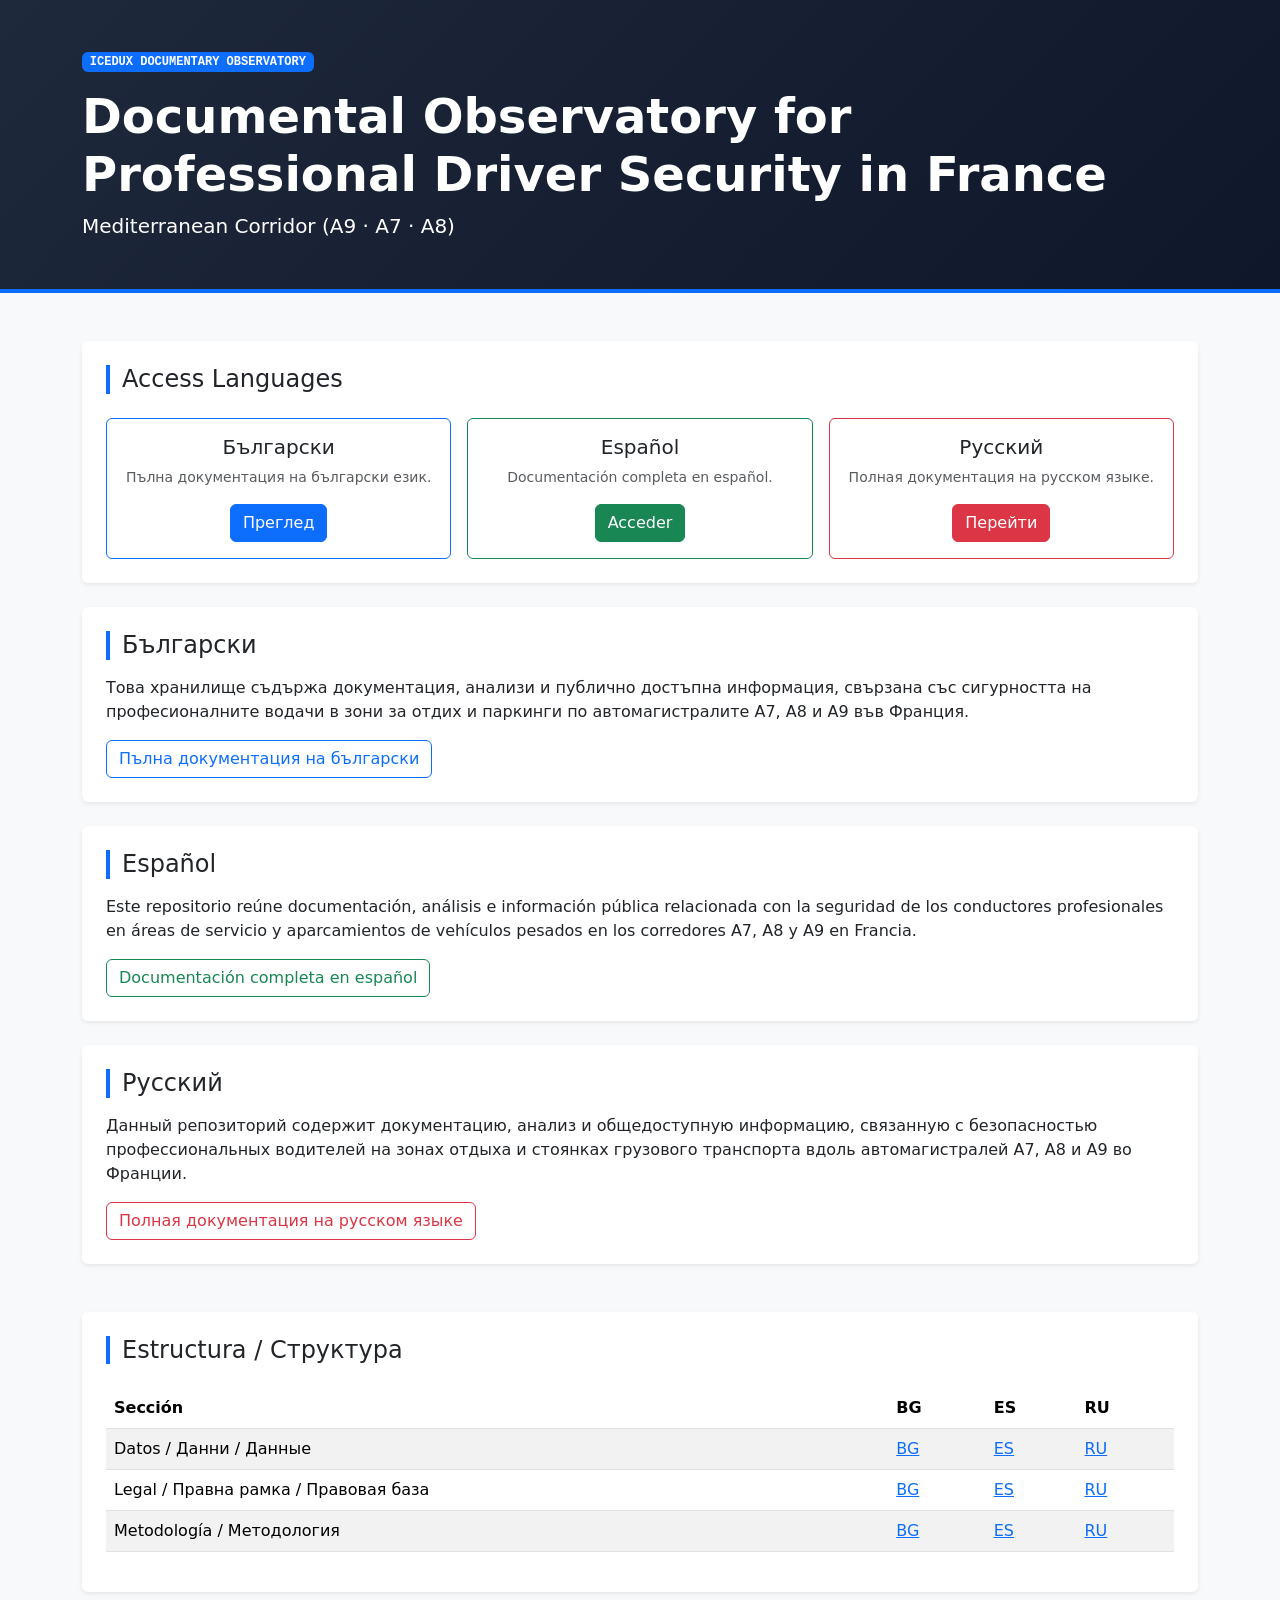
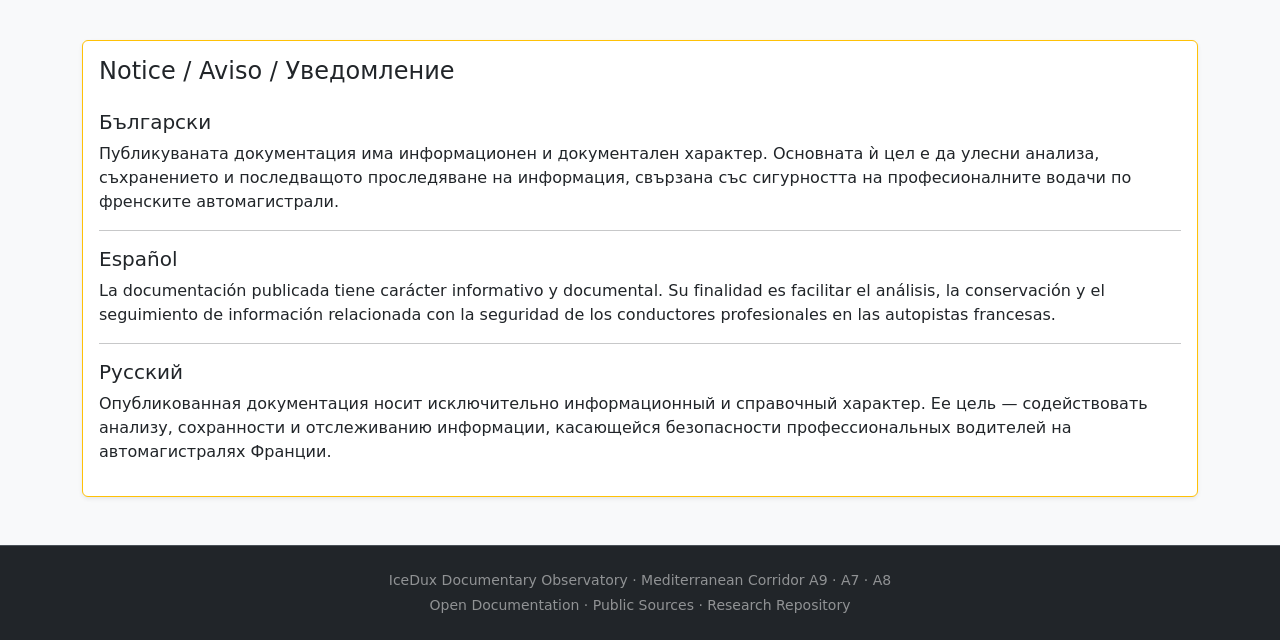
==== aires-pl-mediterranean-corridor-fr/index.html @ 4b4fa02b "Update index.html" ====
<!DOCTYPE html>
<html lang="es">
<head>
    <meta charset="utf-8">
    <meta name="viewport" content="width=device-width, initial-scale=1">

    <title>
        Observatorio de Seguridad de Conductores Profesionales | Corredor Mediterráneo A9 · A7 · A8
    </title>

    <link href="https://cdn.jsdelivr.net/npm/bootstrap@5.3.0/dist/css/bootstrap.min.css" rel="stylesheet">

    <style>

        body{
            background:#f8f9fa;
            font-family:system-ui,-apple-system,"Segoe UI",Roboto,sans-serif;
        }

        .hero-header{
            background:linear-gradient(135deg,#1e293b 0%,#0f172a 100%);
            color:#fff;
        }

        .language-card{
            transition:.2s;
        }

        .language-card:hover{
            transform:translateY(-3px);
        }

        .section-title{
            border-left:4px solid #0d6efd;
            padding-left:.75rem;
        }

        footer{
            border-top:1px solid #495057;
        }

    </style>

</head>

<body>

<header class="hero-header py-5 mb-5 border-bottom border-primary border-4">
    <div class="container">

        <span class="badge bg-primary text-uppercase font-monospace mb-3">
            IceDux Documentary Observatory
        </span>

        <h1 class="display-5 fw-bold">
            Documental Observatory for Professional Driver Security in France
        </h1>

        <p class="lead mb-0">
            Mediterranean Corridor (A9 · A7 · A8)
        </p>

    </div>
</header>

<main class="container mb-5">

    <!-- INTRODUCCIÓN -->

    <div class="card shadow-sm border-0 mb-4">
        <div class="card-body p-4">

            <h2 class="h4 section-title mb-4">
                Access Languages
            </h2>

            <div class="row g-3">

                <div class="col-md-4">
                    <div class="card language-card h-100 border-primary">
                        <div class="card-body text-center">

                            <h3 class="h5">
                                Български
                            </h3>

                            <p class="small text-muted">
                                Пълна документация на български език.
                            </p>

                            <a href="/BG/" class="btn btn-primary">
                                Преглед
                            </a>

                        </div>
                    </div>
                </div>

                <div class="col-md-4">
                    <div class="card language-card h-100 border-success">
                        <div class="card-body text-center">

                            <h3 class="h5">
                                Español
                            </h3>

                            <p class="small text-muted">
                                Documentación completa en español.
                            </p>

                            <a href="/ES/" class="btn btn-success">
                                Acceder
                            </a>

                        </div>
                    </div>
                </div>

                <div class="col-md-4">
                    <div class="card language-card h-100 border-danger">
                        <div class="card-body text-center">

                            <h3 class="h5">
                                Русский
                            </h3>

                            <p class="small text-muted">
                                Полная документация на русском языке.
                            </p>

                            <a href="/RU/" class="btn btn-danger">
                                Перейти
                            </a>

                        </div>
                    </div>
                </div>

            </div>

        </div>
    </div>

    <!-- BG -->

    <div class="card shadow-sm border-0 mb-4">
        <div class="card-body p-4">

            <h2 class="h4 section-title mb-3">
                Български
            </h2>

            <p>
                Това хранилище съдържа документация, анализи и публично достъпна
                информация, свързана със сигурността на професионалните водачи
                в зони за отдих и паркинги по автомагистралите A7, A8 и A9
                във Франция.
            </p>

            <a href="/BG/" class="btn btn-outline-primary">
                Пълна документация на български
            </a>

        </div>
    </div>

    <!-- ES -->

    <div class="card shadow-sm border-0 mb-4">
        <div class="card-body p-4">

            <h2 class="h4 section-title mb-3">
                Español
            </h2>

            <p>
                Este repositorio reúne documentación, análisis e información
                pública relacionada con la seguridad de los conductores
                profesionales en áreas de servicio y aparcamientos de vehículos
                pesados en los corredores A7, A8 y A9 en Francia.
            </p>

            <a href="/ES/" class="btn btn-outline-success">
                Documentación completa en español
            </a>

        </div>
    </div>

    <!-- RU -->

    <div class="card shadow-sm border-0 mb-5">
        <div class="card-body p-4">

            <h2 class="h4 section-title mb-3">
                Русский
            </h2>

            <p>
                Данный репозиторий содержит документацию, анализ и
                общедоступную информацию, связанную с безопасностью
                профессиональных водителей на зонах отдыха и стоянках
                грузового транспорта вдоль автомагистралей A7, A8 и A9
                во Франции.
            </p>

            <a href="/RU/" class="btn btn-outline-danger">
                Полная документация на русском языке
            </a>

        </div>
    </div>

    <!-- ESTRUCTURA -->

    <div class="card shadow-sm border-0 mb-5">
        <div class="card-body p-4">

            <h2 class="h4 section-title mb-4">
                Estructura / Структура
            </h2>

            <div class="table-responsive">

                <table class="table table-striped align-middle">

                    <thead>

                    <tr>
                        <th>Sección</th>
                        <th>BG</th>
                        <th>ES</th>
                        <th>RU</th>
                    </tr>

                    </thead>

                    <tbody>

                    <tr>
                        <td>Datos / Данни / Данные</td>
                        <td><a href="/BG/Danni/">BG</a></td>
                        <td><a href="/ES/Datos/">ES</a></td>
                        <td><a href="/RU/Dannye/">RU</a></td>
                    </tr>

                    <tr>
                        <td>Legal / Правна рамка / Правовая база</td>
                        <td><a href="/BG/Pravo/">BG</a></td>
                        <td><a href="/ES/Legal/">ES</a></td>
                        <td><a href="/RU/Pravo/">RU</a></td>
                    </tr>

                    <tr>
                        <td>Metodología / Методология</td>
                        <td><a href="/BG/Metodologia/">BG</a></td>
                        <td><a href="/ES/Metodologia/">ES</a></td>
                        <td><a href="/RU/Metodologia/">RU</a></td>
                    </tr>

                    </tbody>

                </table>

            </div>

        </div>
    </div>

    <!-- AVISOS -->

    <div class="card shadow-sm border-warning mb-4">
        <div class="card-body">

            <h2 class="h4 mb-4">
                Notice / Aviso / Уведомление
            </h2>

            <h5>Български</h5>

            <p>
                Публикуваната документация има информационен и документален
                характер. Основната ѝ цел е да улесни анализа, съхранението
                и последващото проследяване на информация, свързана със
                сигурността на професионалните водачи по френските
                автомагистрали.
            </p>

            <hr>

            <h5>Español</h5>

            <p>
                La documentación publicada tiene carácter informativo y
                documental. Su finalidad es facilitar el análisis,
                la conservación y el seguimiento de información relacionada con
                la seguridad de los conductores profesionales en las
                autopistas francesas.
            </p>

            <hr>

            <h5>Русский</h5>

            <p>
                Опубликованная документация носит исключительно
                информационный и справочный характер. Ее цель —
                содействовать анализу, сохранности и отслеживанию информации,
                касающейся безопасности профессиональных водителей на
                автомагистралях Франции.
            </p>

        </div>
    </div>

</main>

<footer class="bg-dark text-white-50 py-4">

    <div class="container text-center small">

        <p class="mb-1">
            IceDux Documentary Observatory · Mediterranean Corridor A9 · A7 · A8
        </p>

        <p class="mb-0">
            Open Documentation · Public Sources · Research Repository
        </p>

    </div>

</footer>

</body>
</html>
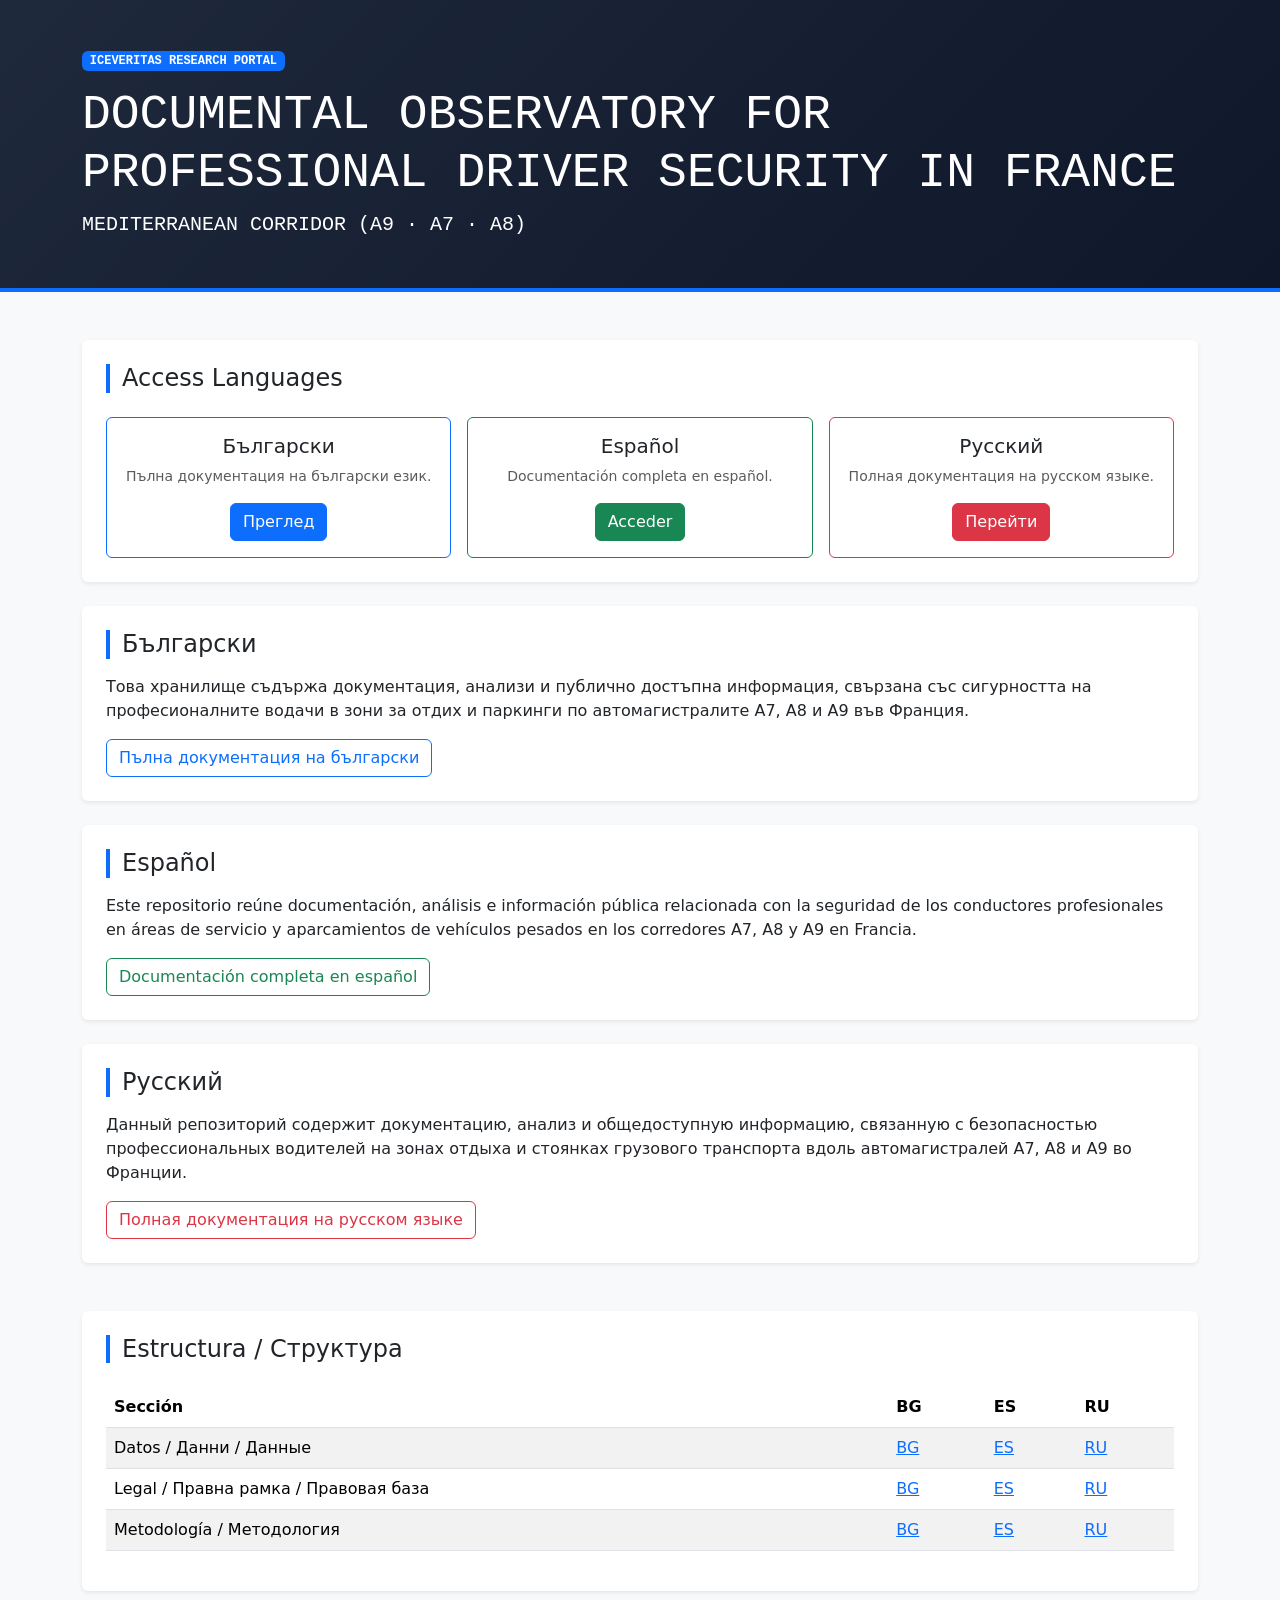
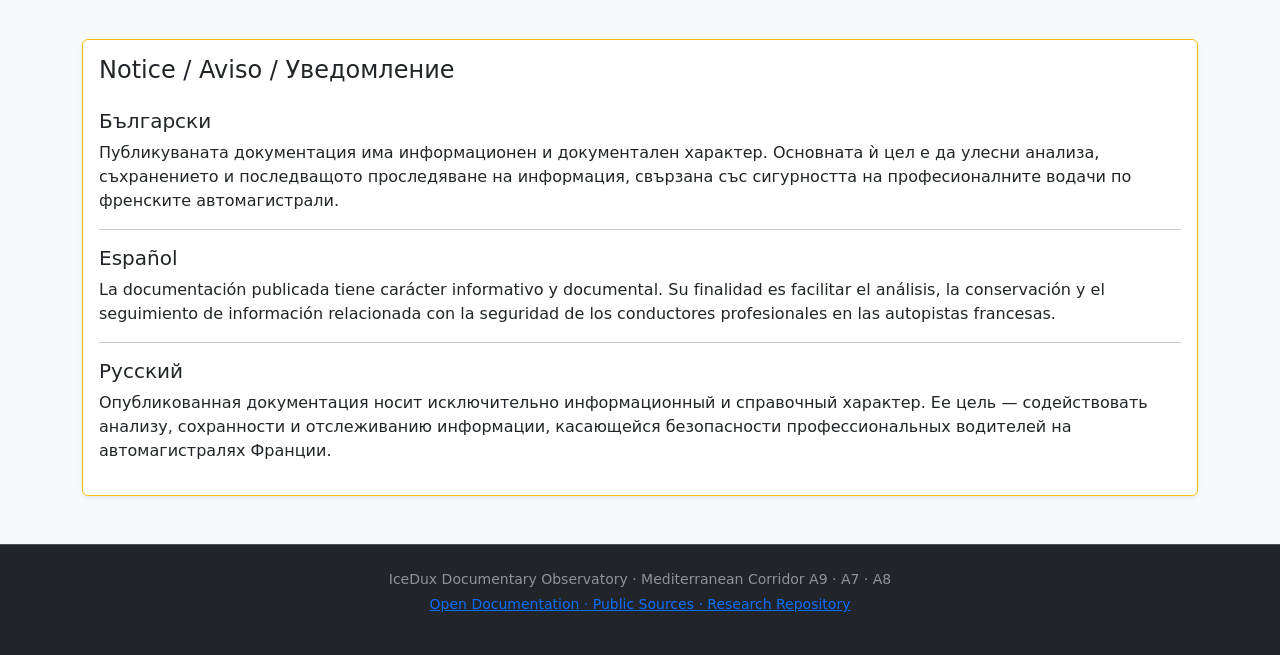
==== commit b54cc9d9: "Update index.html" ====
--- a/aires-pl-mediterranean-corridor-fr/index.html
+++ b/aires-pl-mediterranean-corridor-fr/index.html
@@ -1,335 +1,218 @@
 <!DOCTYPE html>
 <html lang="es">
-<head>
-    <meta charset="utf-8">
-    <meta name="viewport" content="width=device-width, initial-scale=1">
-
-    <title>
-        Observatorio de Seguridad de Conductores Profesionales | Corredor Mediterráneo A9 · A7 · A8
-    </title>
-
-    <link href="https://cdn.jsdelivr.net/npm/bootstrap@5.3.0/dist/css/bootstrap.min.css" rel="stylesheet">
-
-    <style>
-
-        body{
-            background:#f8f9fa;
-            font-family:system-ui,-apple-system,"Segoe UI",Roboto,sans-serif;
-        }
-
-        .hero-header{
-            background:linear-gradient(135deg,#1e293b 0%,#0f172a 100%);
-            color:#fff;
-        }
-
-        .language-card{
-            transition:.2s;
-        }
-
-        .language-card:hover{
-            transform:translateY(-3px);
-        }
-
-        .section-title{
-            border-left:4px solid #0d6efd;
-            padding-left:.75rem;
-        }
-
-        footer{
-            border-top:1px solid #495057;
-        }
-
-    </style>
-
-</head>
-
-<body>
-
-<header class="hero-header py-5 mb-5 border-bottom border-primary border-4">
-    <div class="container">
-
-        <span class="badge bg-primary text-uppercase font-monospace mb-3">
-            IceDux Documentary Observatory
-        </span>
-
-        <h1 class="display-5 fw-bold">
+    <head>
+        <meta charset="utf-8">
+        <meta name="viewport" content="width=device-width, initial-scale=1">
+        <title>
+            Observatorio de Seguridad de Conductores Profesionales | Corredor Mediterráneo A9 · A7 · A8
+</title>
+        <link href="https://cdn.jsdelivr.net/npm/bootstrap@5.3.0/dist/css/bootstrap.min.css" rel="stylesheet">
+        <style>body { background: #f8f9fa; font-family: system-ui,-apple-system,"Segoe UI",Roboto,sans-serif; } .hero-header { background: linear-gradient(135deg,#1e293b 0%,#0f172a 100%); color: #fff; } .language-card { transition: .2s; } .language-card:hover { transform: translateY(-3px); } .section-title { border-left: 4px solid #0d6efd; padding-left: .75rem; } footer { border-top: 1px solid #495057; }</style>
+    </head>
+    <body>
+        <header class="hero-header py-5 mb-5 border-bottom border-primary border-4">
+            <div class="container font-monospace text-uppercase">
+                <span class="badge bg-primary font-monospace mb-3 text-uppercase">IceVeritas Research Portal</span>
+                <h1 class="display-5 font-monospace text-uppercase">
             Documental Observatory for Professional Driver Security in France
-        </h1>
-
-        <p class="lead mb-0">
+ </h1>
+                <p class="lead mb-0">
             Mediterranean Corridor (A9 · A7 · A8)
-        </p>
-
-    </div>
-</header>
-
-<main class="container mb-5">
-
-    <!-- INTRODUCCIÓN -->
-
-    <div class="card shadow-sm border-0 mb-4">
-        <div class="card-body p-4">
-
-            <h2 class="h4 section-title mb-4">
+ </p>
+            </div>
+        </header>
+        <main class="container mb-5">
+            <!-- INTRODUCCIÓN -->
+            <div class="card shadow-sm border-0 mb-4">
+                <div class="card-body p-4">
+                    <h2 class="h4 section-title mb-4">
                 Access Languages
-            </h2>
-
-            <div class="row g-3">
-
-                <div class="col-md-4">
-                    <div class="card language-card h-100 border-primary">
-                        <div class="card-body text-center">
-
-                            <h3 class="h5">
+ </h2>
+                    <div class="row g-3">
+                        <div class="col-md-4">
+                            <div class="card language-card h-100 border-primary">
+                                <div class="card-body text-center">
+                                    <h3 class="h5">
                                 Български
-                            </h3>
-
-                            <p class="small text-muted">
+ </h3>
+                                    <p class="small text-muted">
                                 Пълна документация на български език.
-                            </p>
-
-                            <a href="/BG/" class="btn btn-primary">
+ </p>
+                                    <a href="/BG/" class="btn btn-primary"> 
                                 Преглед
-                            </a>
-
+ </a>
+                                </div>
+                            </div>
+                        </div>
+                        <div class="col-md-4">
+                            <div class="card language-card h-100 border-success">
+                                <div class="card-body text-center">
+                                    <h3 class="h5">
+                                Español
+ </h3>
+                                    <p class="small text-muted">
+                                Documentación completa en español.
+ </p>
+                                    <a href="/ES/" class="btn btn-success"> 
+                                Acceder
+ </a>
+                                </div>
+                            </div>
+                        </div>
+                        <div class="col-md-4">
+                            <div class="card language-card h-100 border-danger">
+                                <div class="card-body text-center">
+                                    <h3 class="h5">
+                                Русский
+ </h3>
+                                    <p class="small text-muted">
+                                Полная документация на русском языке.
+ </p>
+                                    <a href="/RU/" class="btn btn-danger"> 
+                                Перейти
+ </a>
+                                </div>
+                            </div>
                         </div>
                     </div>
                 </div>
-
-                <div class="col-md-4">
-                    <div class="card language-card h-100 border-success">
-                        <div class="card-body text-center">
-
-                            <h3 class="h5">
-                                Español
-                            </h3>
-
-                            <p class="small text-muted">
-                                Documentación completa en español.
-                            </p>
-
-                            <a href="/ES/" class="btn btn-success">
-                                Acceder
-                            </a>
-
-                        </div>
-                    </div>
-                </div>
-
-                <div class="col-md-4">
-                    <div class="card language-card h-100 border-danger">
-                        <div class="card-body text-center">
-
-                            <h3 class="h5">
-                                Русский
-                            </h3>
-
-                            <p class="small text-muted">
-                                Полная документация на русском языке.
-                            </p>
-
-                            <a href="/RU/" class="btn btn-danger">
-                                Перейти
-                            </a>
-
-                        </div>
-                    </div>
-                </div>
-
-            </div>
-
-        </div>
-    </div>
-
-    <!-- BG -->
-
-    <div class="card shadow-sm border-0 mb-4">
-        <div class="card-body p-4">
-
-            <h2 class="h4 section-title mb-3">
+            </div>
+            <!-- BG -->
+            <div class="card shadow-sm border-0 mb-4">
+                <div class="card-body p-4">
+                    <h2 class="h4 section-title mb-3">
                 Български
-            </h2>
-
-            <p>
+ </h2>
+                    <p>
                 Това хранилище съдържа документация, анализи и публично достъпна
                 информация, свързана със сигурността на професионалните водачи
                 в зони за отдих и паркинги по автомагистралите A7, A8 и A9
                 във Франция.
-            </p>
-
-            <a href="/BG/" class="btn btn-outline-primary">
+ </p>
+                    <a href="/BG/" class="btn btn-outline-primary"> 
                 Пълна документация на български
-            </a>
-
-        </div>
-    </div>
-
-    <!-- ES -->
-
-    <div class="card shadow-sm border-0 mb-4">
-        <div class="card-body p-4">
-
-            <h2 class="h4 section-title mb-3">
+ </a>
+                </div>
+            </div>
+            <!-- ES -->
+            <div class="card shadow-sm border-0 mb-4">
+                <div class="card-body p-4">
+                    <h2 class="h4 section-title mb-3">
                 Español
-            </h2>
-
-            <p>
+ </h2>
+                    <p>
                 Este repositorio reúne documentación, análisis e información
                 pública relacionada con la seguridad de los conductores
                 profesionales en áreas de servicio y aparcamientos de vehículos
                 pesados en los corredores A7, A8 y A9 en Francia.
-            </p>
-
-            <a href="/ES/" class="btn btn-outline-success">
+ </p>
+                    <a href="/ES/" class="btn btn-outline-success"> 
                 Documentación completa en español
-            </a>
-
-        </div>
-    </div>
-
-    <!-- RU -->
-
-    <div class="card shadow-sm border-0 mb-5">
-        <div class="card-body p-4">
-
-            <h2 class="h4 section-title mb-3">
+ </a>
+                </div>
+            </div>
+            <!-- RU -->
+            <div class="card shadow-sm border-0 mb-5">
+                <div class="card-body p-4">
+                    <h2 class="h4 section-title mb-3">
                 Русский
-            </h2>
-
-            <p>
+ </h2>
+                    <p>
                 Данный репозиторий содержит документацию, анализ и
                 общедоступную информацию, связанную с безопасностью
                 профессиональных водителей на зонах отдыха и стоянках
                 грузового транспорта вдоль автомагистралей A7, A8 и A9
                 во Франции.
-            </p>
-
-            <a href="/RU/" class="btn btn-outline-danger">
+ </p>
+                    <a href="/RU/" class="btn btn-outline-danger"> 
                 Полная документация на русском языке
-            </a>
-
-        </div>
-    </div>
-
-    <!-- ESTRUCTURA -->
-
-    <div class="card shadow-sm border-0 mb-5">
-        <div class="card-body p-4">
-
-            <h2 class="h4 section-title mb-4">
+ </a>
+                </div>
+            </div>
+            <!-- ESTRUCTURA -->
+            <div class="card shadow-sm border-0 mb-5">
+                <div class="card-body p-4">
+                    <h2 class="h4 section-title mb-4">
                 Estructura / Структура
-            </h2>
-
-            <div class="table-responsive">
-
-                <table class="table table-striped align-middle">
-
-                    <thead>
-
-                    <tr>
-                        <th>Sección</th>
-                        <th>BG</th>
-                        <th>ES</th>
-                        <th>RU</th>
-                    </tr>
-
-                    </thead>
-
-                    <tbody>
-
-                    <tr>
-                        <td>Datos / Данни / Данные</td>
-                        <td><a href="/BG/Danni/">BG</a></td>
-                        <td><a href="/ES/Datos/">ES</a></td>
-                        <td><a href="/RU/Dannye/">RU</a></td>
-                    </tr>
-
-                    <tr>
-                        <td>Legal / Правна рамка / Правовая база</td>
-                        <td><a href="/BG/Pravo/">BG</a></td>
-                        <td><a href="/ES/Legal/">ES</a></td>
-                        <td><a href="/RU/Pravo/">RU</a></td>
-                    </tr>
-
-                    <tr>
-                        <td>Metodología / Методология</td>
-                        <td><a href="/BG/Metodologia/">BG</a></td>
-                        <td><a href="/ES/Metodologia/">ES</a></td>
-                        <td><a href="/RU/Metodologia/">RU</a></td>
-                    </tr>
-
-                    </tbody>
-
-                </table>
-
-            </div>
-
-        </div>
-    </div>
-
-    <!-- AVISOS -->
-
-    <div class="card shadow-sm border-warning mb-4">
-        <div class="card-body">
-
-            <h2 class="h4 mb-4">
+ </h2>
+                    <div class="table-responsive">
+                        <table class="table table-striped align-middle">
+                            <thead>
+                                <tr>
+                                    <th>Sección</th>
+                                    <th>BG</th>
+                                    <th>ES</th>
+                                    <th>RU</th>
+                                </tr>
+                            </thead>
+                            <tbody>
+                                <tr>
+                                    <td>Datos / Данни / Данные</td>
+                                    <td><a href="/BG/Danni/">BG</a></td>
+                                    <td><a href="/ES/Datos/">ES</a></td>
+                                    <td><a href="/RU/Dannye/">RU</a></td>
+                                </tr>
+                                <tr>
+                                    <td>Legal / Правна рамка / Правовая база</td>
+                                    <td><a href="/BG/Pravo/">BG</a></td>
+                                    <td><a href="/ES/Legal/">ES</a></td>
+                                    <td><a href="/RU/Pravo/">RU</a></td>
+                                </tr>
+                                <tr>
+                                    <td>Metodología / Методология</td>
+                                    <td><a href="/BG/Metodologia/">BG</a></td>
+                                    <td><a href="/ES/Metodologia/">ES</a></td>
+                                    <td><a href="/RU/Metodologia/">RU</a></td>
+                                </tr>
+                            </tbody>
+                        </table>
+                    </div>
+                </div>
+            </div>
+            <!-- AVISOS -->
+            <div class="card shadow-sm border-warning mb-4">
+                <div class="card-body">
+                    <h2 class="h4 mb-4">
                 Notice / Aviso / Уведомление
-            </h2>
-
-            <h5>Български</h5>
-
-            <p>
+ </h2>
+                    <h5>Български</h5>
+                    <p>
                 Публикуваната документация има информационен и документален
                 характер. Основната ѝ цел е да улесни анализа, съхранението
                 и последващото проследяване на информация, свързана със
                 сигурността на професионалните водачи по френските
                 автомагистрали.
-            </p>
-
-            <hr>
-
-            <h5>Español</h5>
-
-            <p>
+ </p>
+                    <hr>
+                    <h5>Español</h5>
+                    <p>
                 La documentación publicada tiene carácter informativo y
                 documental. Su finalidad es facilitar el análisis,
                 la conservación y el seguimiento de información relacionada con
                 la seguridad de los conductores profesionales en las
                 autopistas francesas.
-            </p>
-
-            <hr>
-
-            <h5>Русский</h5>
-
-            <p>
+ </p>
+                    <hr>
+                    <h5>Русский</h5>
+                    <p>
                 Опубликованная документация носит исключительно
                 информационный и справочный характер. Ее цель —
                 содействовать анализу, сохранности и отслеживанию информации,
                 касающейся безопасности профессиональных водителей на
                 автомагистралях Франции.
-            </p>
-
-        </div>
-    </div>
-
-</main>
-
-<footer class="bg-dark text-white-50 py-4">
-
-    <div class="container text-center small">
-
-        <p class="mb-1">
+ </p>
+                </div>
+            </div>
+        </main>
+        <footer class="bg-dark text-white-50 py-4">
+            <div class="container text-center small">
+                <p class="mb-1">
             IceDux Documentary Observatory · Mediterranean Corridor A9 · A7 · A8
-        </p>
-
-        <p class="mb-0">
-            Open Documentation · Public Sources · Research Repository
-        </p>
-
-    </div>
-
-</footer>
-
-</body>
+ </p> <p> <a href="https://github.com/IceVeritas/IceVeritas-Data-TIR-FR/"
+   target="_blank"
+   rel="noopener noreferrer"
+   aria-label="IceVeritas Data Repository">
+   Open Documentation · Public Sources · Research Repository</a></p>
+            </div>        </footer>
+    </body>
 </html>
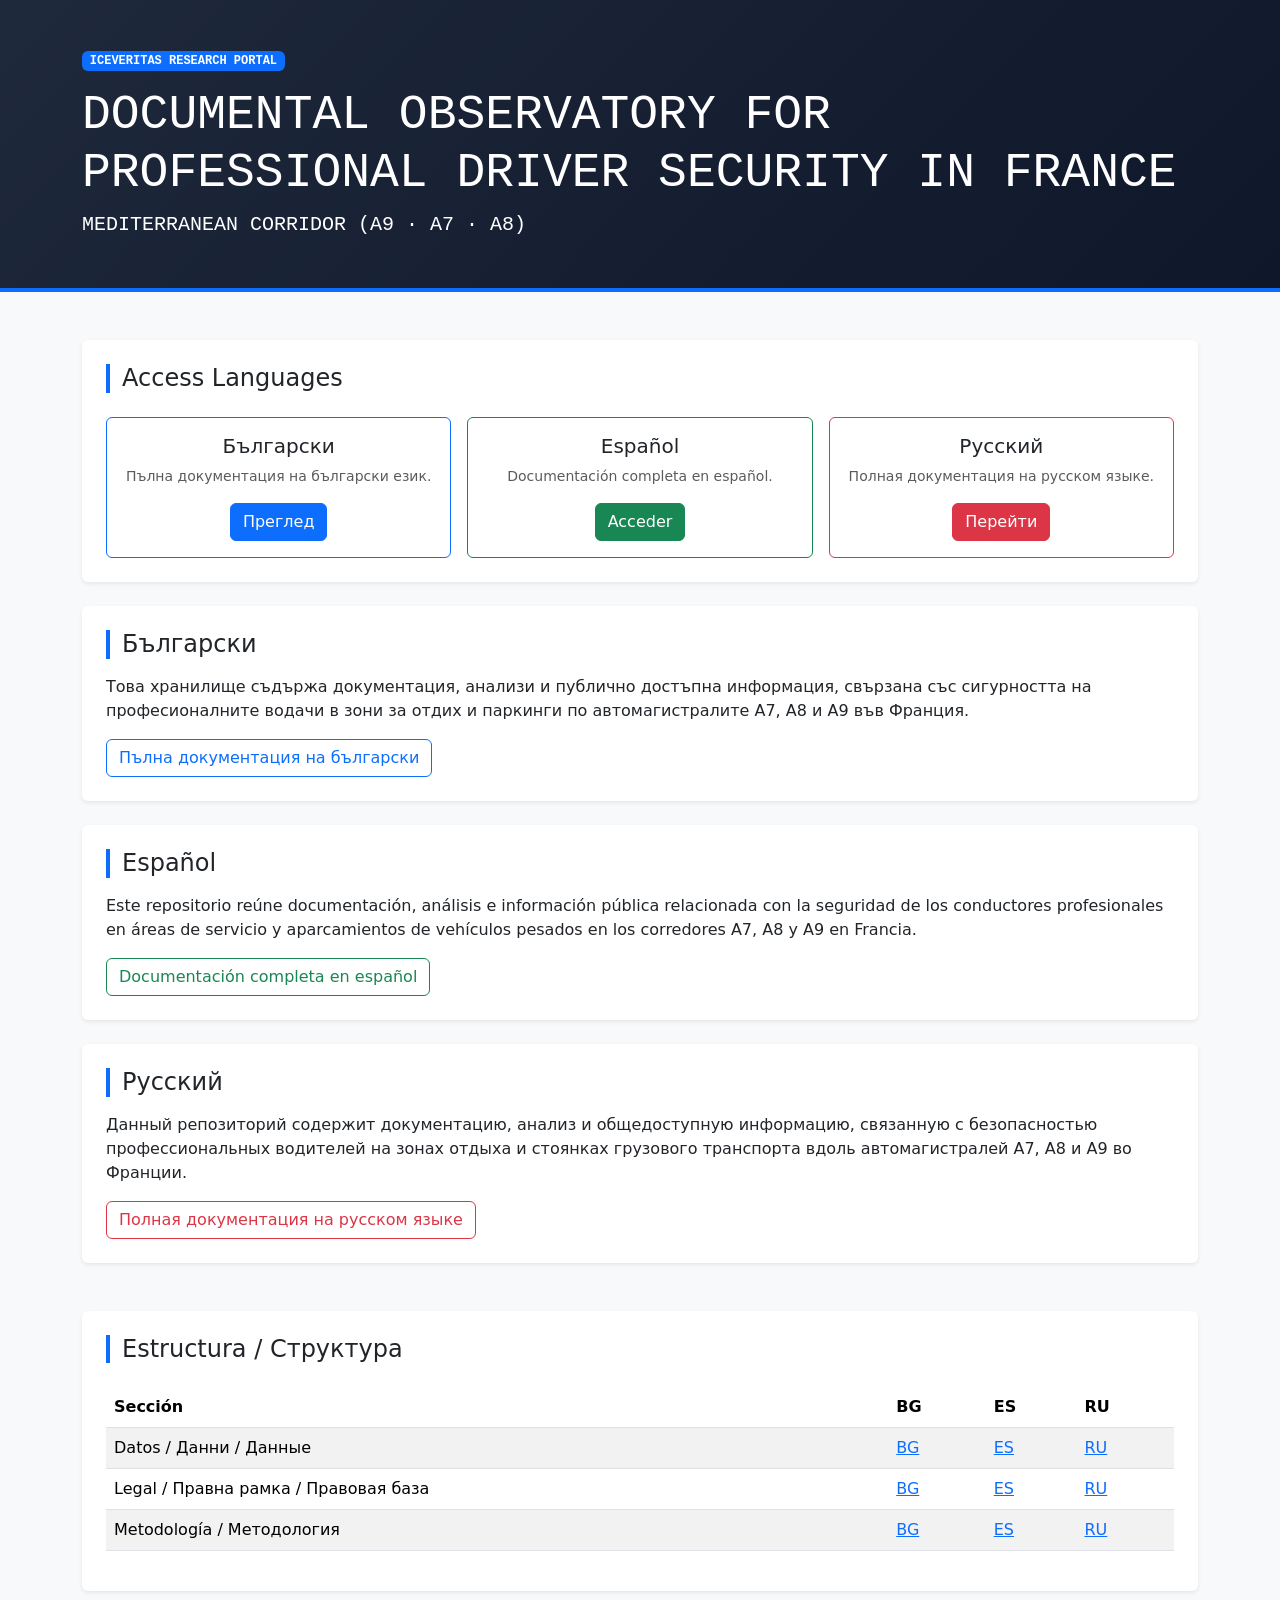
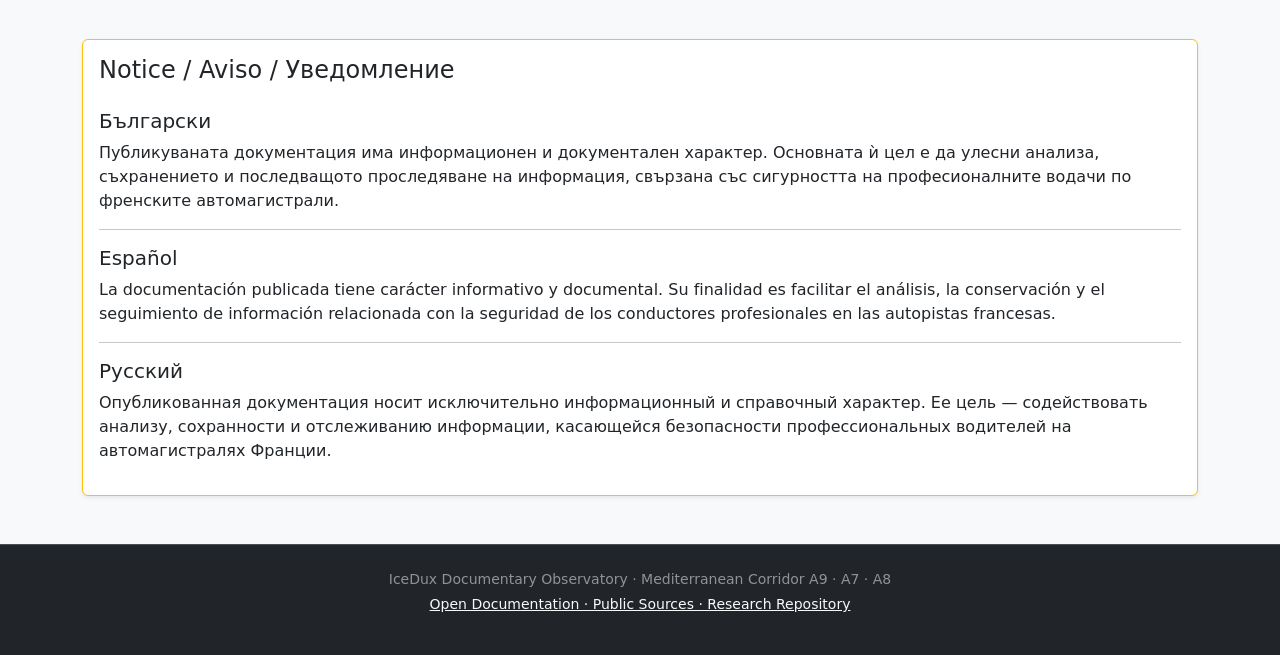
==== commit 1b82c61f: "index update" ====
--- a/aires-pl-mediterranean-corridor-fr/index.html
+++ b/aires-pl-mediterranean-corridor-fr/index.html
@@ -14,11 +14,9 @@
             <div class="container font-monospace text-uppercase">
                 <span class="badge bg-primary font-monospace mb-3 text-uppercase">IceVeritas Research Portal</span>
                 <h1 class="display-5 font-monospace text-uppercase">
-            Documental Observatory for Professional Driver Security in France
- </h1>
+            Documental Observatory for Professional Driver Security in France </h1>
                 <p class="lead mb-0">
-            Mediterranean Corridor (A9 · A7 · A8)
- </p>
+            Mediterranean Corridor (A9 · A7 · A8) </p>
             </div>
         </header>
         <main class="container mb-5">
@@ -26,21 +24,17 @@
             <div class="card shadow-sm border-0 mb-4">
                 <div class="card-body p-4">
                     <h2 class="h4 section-title mb-4">
-                Access Languages
- </h2>
+                Access Languages </h2>
                     <div class="row g-3">
                         <div class="col-md-4">
                             <div class="card language-card h-100 border-primary">
                                 <div class="card-body text-center">
                                     <h3 class="h5">
-                                Български
- </h3>
+                                Български </h3>
                                     <p class="small text-muted">
-                                Пълна документация на български език.
- </p>
+                                Пълна документация на български език. </p>
                                     <a href="/BG/" class="btn btn-primary"> 
-                                Преглед
- </a>
+                                Преглед </a>
                                 </div>
                             </div>
                         </div>
@@ -48,14 +42,11 @@
                             <div class="card language-card h-100 border-success">
                                 <div class="card-body text-center">
                                     <h3 class="h5">
-                                Español
- </h3>
+                                Español </h3>
                                     <p class="small text-muted">
-                                Documentación completa en español.
- </p>
+                                Documentación completa en español. </p>
                                     <a href="/ES/" class="btn btn-success"> 
-                                Acceder
- </a>
+                                Acceder </a>
                                 </div>
                             </div>
                         </div>
@@ -63,14 +54,11 @@
                             <div class="card language-card h-100 border-danger">
                                 <div class="card-body text-center">
                                     <h3 class="h5">
-                                Русский
- </h3>
+                                Русский </h3>
                                     <p class="small text-muted">
-                                Полная документация на русском языке.
- </p>
+                                Полная документация на русском языке. </p>
                                     <a href="/RU/" class="btn btn-danger"> 
-                                Перейти
- </a>
+                                Перейти </a>
                                 </div>
                             </div>
                         </div>
@@ -81,60 +69,50 @@
             <div class="card shadow-sm border-0 mb-4">
                 <div class="card-body p-4">
                     <h2 class="h4 section-title mb-3">
-                Български
- </h2>
+                Български </h2>
                     <p>
                 Това хранилище съдържа документация, анализи и публично достъпна
                 информация, свързана със сигурността на професионалните водачи
                 в зони за отдих и паркинги по автомагистралите A7, A8 и A9
-                във Франция.
- </p>
+                във Франция. </p>
                     <a href="/BG/" class="btn btn-outline-primary"> 
-                Пълна документация на български
- </a>
+                Пълна документация на български </a>
                 </div>
             </div>
             <!-- ES -->
             <div class="card shadow-sm border-0 mb-4">
                 <div class="card-body p-4">
                     <h2 class="h4 section-title mb-3">
-                Español
- </h2>
+                Español </h2>
                     <p>
                 Este repositorio reúne documentación, análisis e información
                 pública relacionada con la seguridad de los conductores
                 profesionales en áreas de servicio y aparcamientos de vehículos
-                pesados en los corredores A7, A8 y A9 en Francia.
- </p>
+                pesados en los corredores A7, A8 y A9 en Francia. </p>
                     <a href="/ES/" class="btn btn-outline-success"> 
-                Documentación completa en español
- </a>
+                Documentación completa en español </a>
                 </div>
             </div>
             <!-- RU -->
             <div class="card shadow-sm border-0 mb-5">
                 <div class="card-body p-4">
                     <h2 class="h4 section-title mb-3">
-                Русский
- </h2>
+                Русский </h2>
                     <p>
                 Данный репозиторий содержит документацию, анализ и
                 общедоступную информацию, связанную с безопасностью
                 профессиональных водителей на зонах отдыха и стоянках
                 грузового транспорта вдоль автомагистралей A7, A8 и A9
-                во Франции.
- </p>
+                во Франции. </p>
                     <a href="/RU/" class="btn btn-outline-danger"> 
-                Полная документация на русском языке
- </a>
+                Полная документация на русском языке </a>
                 </div>
             </div>
             <!-- ESTRUCTURA -->
             <div class="card shadow-sm border-0 mb-5">
                 <div class="card-body p-4">
                     <h2 class="h4 section-title mb-4">
-                Estructura / Структура
- </h2>
+                Estructura / Структура </h2>
                     <div class="table-responsive">
                         <table class="table table-striped align-middle">
                             <thead>
@@ -173,16 +151,14 @@
             <div class="card shadow-sm border-warning mb-4">
                 <div class="card-body">
                     <h2 class="h4 mb-4">
-                Notice / Aviso / Уведомление
- </h2>
+                Notice / Aviso / Уведомление </h2>
                     <h5>Български</h5>
                     <p>
                 Публикуваната документация има информационен и документален
                 характер. Основната ѝ цел е да улесни анализа, съхранението
                 и последващото проследяване на информация, свързана със
                 сигурността на професионалните водачи по френските
-                автомагистрали.
- </p>
+                автомагистрали. </p>
                     <hr>
                     <h5>Español</h5>
                     <p>
@@ -190,8 +166,7 @@
                 documental. Su finalidad es facilitar el análisis,
                 la conservación y el seguimiento de información relacionada con
                 la seguridad de los conductores profesionales en las
-                autopistas francesas.
- </p>
+                autopistas francesas. </p>
                     <hr>
                     <h5>Русский</h5>
                     <p>
@@ -199,20 +174,17 @@
                 информационный и справочный характер. Ее цель —
                 содействовать анализу, сохранности и отслеживанию информации,
                 касающейся безопасности профессиональных водителей на
-                автомагистралях Франции.
- </p>
+                автомагистралях Франции. </p>
                 </div>
             </div>
         </main>
         <footer class="bg-dark text-white-50 py-4">
             <div class="container text-center small">
                 <p class="mb-1">
-            IceDux Documentary Observatory · Mediterranean Corridor A9 · A7 · A8
- </p> <p> <a href="https://github.com/IceVeritas/IceVeritas-Data-TIR-FR/"
-   target="_blank"
-   rel="noopener noreferrer"
-   aria-label="IceVeritas Data Repository">
+            IceDux Documentary Observatory · Mediterranean Corridor A9 · A7 · A8 </p>
+                <p> <a href="https://github.com/IceVeritas/IceVeritas-Data-TIR-FR/" target="_blank" rel="noopener noreferrer" aria-label="IceVeritas Data Repository" class="link-light">
    Open Documentation · Public Sources · Research Repository</a></p>
-            </div>        </footer>
+            </div>
+        </footer>
     </body>
 </html>
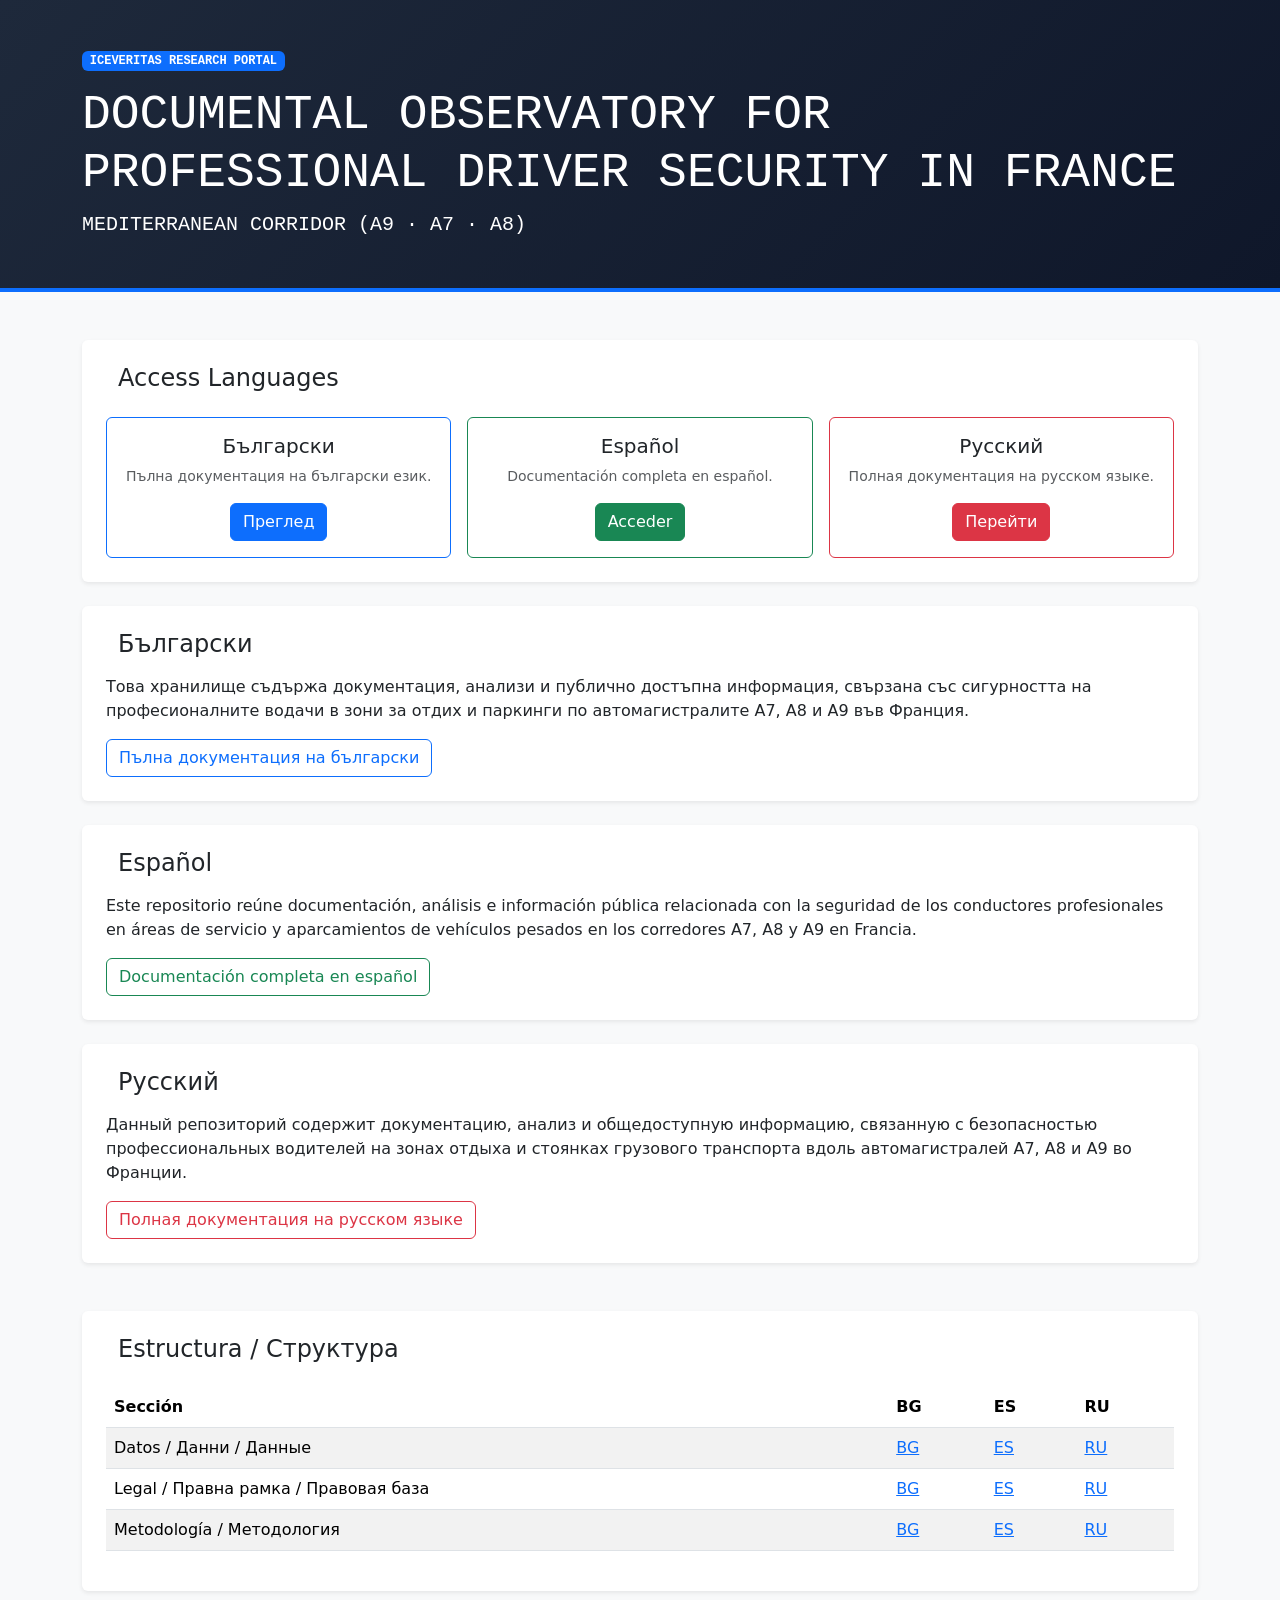
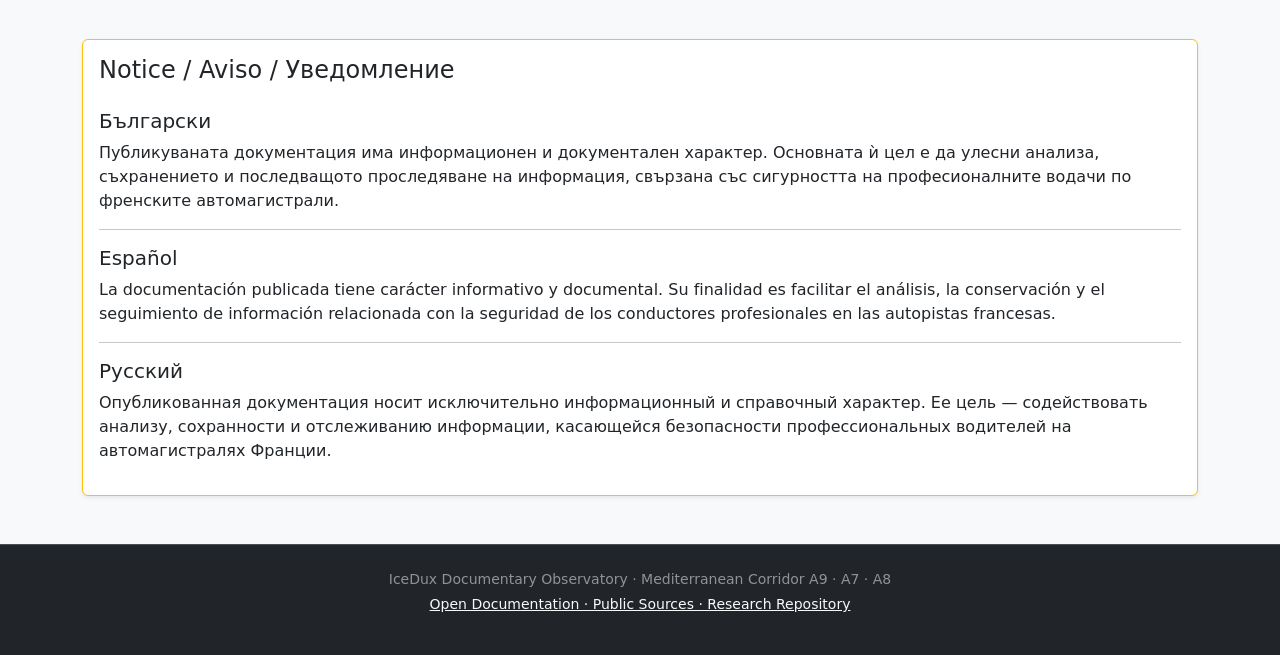
==== commit 0fea0203: "Update index.html" ====
--- a/aires-pl-mediterranean-corridor-fr/index.html
+++ b/aires-pl-mediterranean-corridor-fr/index.html
@@ -7,7 +7,7 @@
             Observatorio de Seguridad de Conductores Profesionales | Corredor Mediterráneo A9 · A7 · A8
 </title>
         <link href="https://cdn.jsdelivr.net/npm/bootstrap@5.3.0/dist/css/bootstrap.min.css" rel="stylesheet">
-        <style>body { background: #f8f9fa; font-family: system-ui,-apple-system,"Segoe UI",Roboto,sans-serif; } .hero-header { background: linear-gradient(135deg,#1e293b 0%,#0f172a 100%); color: #fff; } .language-card { transition: .2s; } .language-card:hover { transform: translateY(-3px); } .section-title { border-left: 4px solid #0d6efd; padding-left: .75rem; } footer { border-top: 1px solid #495057; }</style>
+        <style>body { background: #f8f9fa; font-family: system-ui,-apple-system,"Segoe UI",Roboto,sans-serif; } .hero-header { background: linear-gradient(135deg,#1e293b 0%,#0f172a 100%); color: #fff; } .language-card { transition: .2s; } .language-card:hover { transform: translateY(-3px); } .section-title { border-left: 4px solid 142b45; padding-left: .75rem; } footer { border-top: 1px solid #495057; }</style>
     </head>
     <body>
         <header class="hero-header py-5 mb-5 border-bottom border-primary border-4">
